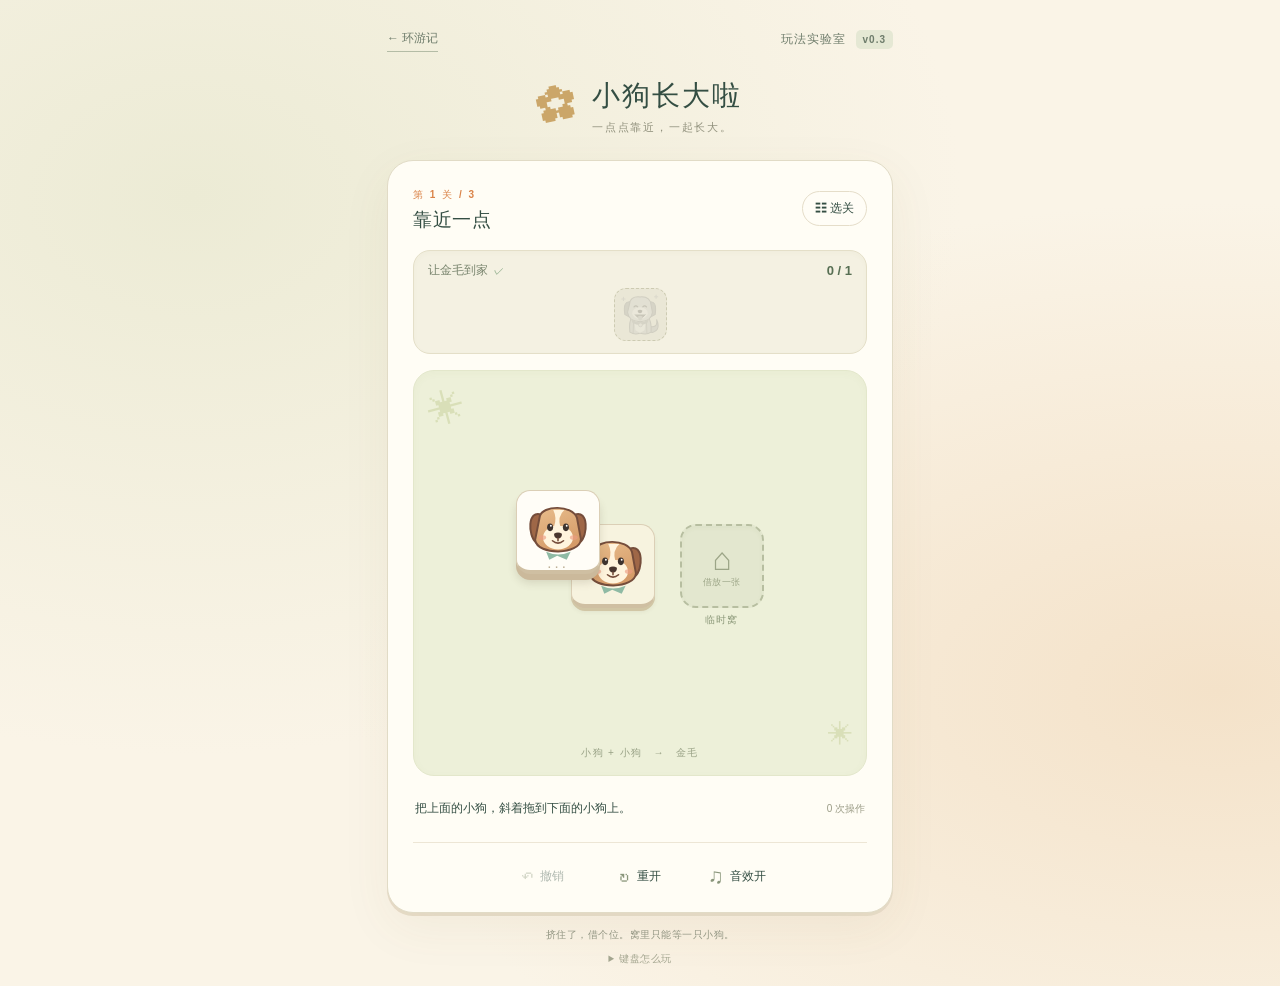
==== web/merge-v03.html @ f1732d13 "feat: add recoverable diagonal merges and fluid drag input" ====
<!doctype html>
<html lang="zh-CN">
<head>
  <meta charset="utf-8">
  <meta name="viewport" content="width=device-width,initial-scale=1,viewport-fit=cover">
  <meta name="theme-color" content="#faf4e7">
  <meta name="description" content="斜着拖一拖，让小狗长大。三关轻松的层叠合成小游戏。">
  <title>小狗长大啦 · 叠叠环游记 v0.3</title>
  <link rel="stylesheet" href="./merge-v03/style.css">
  <script src="./merge-v03/settings.js" defer></script>
  <script src="./merge-v03/geometry.js" defer></script>
  <script src="./merge-v03/engine.js" defer></script>
  <script src="./merge-v03/levels.js" defer></script>
  <script src="./audio-manager.js" defer></script>
  <script src="./merge-v03/storage.js" defer></script>
  <script src="./merge-v03/session.js" defer></script>
  <script src="./merge-v03/view.js" defer></script>
  <script src="./merge-v03/input.js" defer></script>
  <script src="./merge-v03/presentation.js" defer></script>
  <script src="./merge-v03/app.js" defer></script>
</head>
<body>
  <div class="shell">
    <header class="masthead">
      <a id="classic-link" href="./index.html" aria-label="返回叠叠环游记原模式">← 环游记</a>
      <span class="edition">玩法实验室 <b>v0.3</b></span>
    </header>
    <div class="title"><span class="little-paw" aria-hidden="true">✿</span><h1>小狗长大啦<span>一点点靠近，一起长大。</span></h1></div>
    <main class="game" aria-label="小狗合成游戏">
      <div class="level-bar"><div><span id="level-label" class="level-label">第 1 关</span><h2 id="level-title">靠近一点</h2></div><button id="levels-button" class="pill" aria-haspopup="dialog">☷ 选关</button></div>
      <section class="goal-tray" aria-label="金毛交付目标">
        <div class="goal-heading"><span>让金毛到家 <i>✓</i></span><strong id="goal-count">0 / 1</strong></div>
        <div id="goals" class="goals"></div>
      </section>
      <div class="playfield">
        <span class="field-flower flower-one" aria-hidden="true">✳</span><span class="field-flower flower-two" aria-hidden="true">✳</span>
        <div id="merge-board" class="merge-board" aria-label="松散层叠牌阵"></div>
        <p class="field-note" aria-hidden="true">小狗 + 小狗 <span>→</span> 金毛</p>
      </div>
      <div class="status-line"><p id="message" role="status" aria-live="polite">把上面的小狗，斜着拖到下面的小狗上。</p><span id="move-count">0 次操作</span></div>
      <section id="result" class="result" hidden aria-label="通关">
        <div><span class="result-star" aria-hidden="true">✦</span><h3 id="result-title">长大啦！</h3><p id="result-copy">金毛已经到家。</p></div>
        <button id="next-button" class="primary">下一关 →</button>
      </section>
      <nav class="tools" aria-label="游戏工具">
        <button id="undo-button" disabled><span aria-hidden="true">↶</span>撤销</button>
        <button id="restart-button"><span aria-hidden="true">↻</span>重开</button>
        <button id="sound-button" aria-pressed="true"><span aria-hidden="true">♫</span><b>音效开</b></button>
      </nav>
    </main>
    <footer><p>挤住了，借个位。窝里只能等一只小狗。</p><details><summary>键盘怎么玩</summary><p>Tab 选上层或窝里的小狗，Enter 拿起；Tab 选底牌或临时窝，Enter 放下。Esc 取消，Ctrl / ⌘ + Z 撤销。</p></details><p id="save-note" class="save-note" hidden></p></footer>
  </div>
  <dialog id="levels-dialog">
    <div class="dialog-heading"><div><small>慢慢来，一关一小步</small><h2>今天，长大一点点</h2></div><button id="close-levels" aria-label="关闭选关">×</button></div>
    <div id="level-list" class="level-list"></div><p class="dialog-note">三关都可以自由试试，完成记录会留在这台设备。</p>
  </dialog>
  <noscript>请打开浏览器 JavaScript，才能拖动小狗。</noscript>
</body>
</html>
---- web/merge-v03/style.css ----
/* Theme and browser defaults */

:root {
  --cream: #faf4e7;
  --ink: #344e43;
  --muted: #7d8a7b;
  --green: #54846b;
  --orange: #da8348;
  --line: #e5ddc9;
  --tile: #fffdf5;
  --shadow: #d9cbb0;
  --field: #edf0d9;
  --focus: #c2783e;
  font-family: "Microsoft YaHei","PingFang SC","Noto Sans CJK SC",sans-serif;
  color: var(--ink);
  background: var(--cream);
  font-synthesis: none
}

* {
  box-sizing: border-box
}

body {
  margin: 0;
  background: radial-gradient(ellipse at 15% 20%,#ecebd5 0,transparent 50%),radial-gradient(ellipse at 95% 70%,#f4e2c9 0,transparent 50%);
  min-height: 100dvh
}

button,a {
  -webkit-tap-highlight-color: transparent;
  touch-action: manipulation
}

button {
  font: inherit;
  color: inherit;
  cursor: pointer
}

button:disabled {
  cursor: default;
  opacity: .38
}

button:focus-visible,a:focus-visible,summary:focus-visible {
  outline: 3px solid var(--focus);
  outline-offset: 4px
}

button {
  border: 0
}

a {
  color: inherit;
  text-decoration: none
}

/* Shell and level header */

.shell {
  max-width: 550px;
  margin: auto;
  padding: 22px 22px max(20px,env(safe-area-inset-bottom))
}

.masthead {
  display: flex;
  justify-content: space-between;
  align-items: center;
  font-size: 12px;
  color: #6e7c6b
}

.masthead a {
  border-bottom: 1px solid #b4bca6;
  padding: 4px 0
}

.edition {
  letter-spacing: 1px
}

.edition b {
  font-size: 10px;
  background: #e5e8d4;
  padding: 4px 7px;
  border-radius: 5px;
  margin-left: 5px
}

.title {
  display: flex;
  align-items: center;
  justify-content: center;
  gap: 14px;
  padding: 24px 0 23px
}

.little-paw {
  font-size: 40px;
  color: #cba669;
  transform: rotate(-12deg)
}

h1 {
  font-size: 28px;
  letter-spacing: 2px;
  margin: 0;
  font-weight: 800
}

h1 span {
  display: block;
  letter-spacing: 1.8px;
  color: #92927e;
  font-weight: 400;
  font-size: 11px;
  margin-top: 5px
}

.game {
  border: 1px solid #e1dbc6;
  background: #fffdf5;
  border-radius: 26px;
  padding: 22px 22px 12px;
  box-shadow: 0 15px 50px #6e593510,0 3px 0 #e9deca
}

.level-bar {
  display: flex;
  justify-content: space-between;
  align-items: center;
  margin-bottom: 17px
}

.level-label {
  font-size: 10px;
  color: var(--orange);
  letter-spacing: 2px;
  font-weight: bold
}

h2 {
  font-size: 19px;
  margin: 5px 0 0;
  letter-spacing: .5px
}

.pill {
  border: 1px solid var(--line);
  background: #fffdf6;
  border-radius: 20px;
  font-size: 12px;
  padding: 8px 12px
}

/* Goal tray */

.goal-tray {
  border: 1px solid #e4dfc8;
  border-radius: 17px;
  background: #f4f1e2;
  padding: 11px 14px 12px;
  box-shadow: inset 0 2px 5px #887c4c08
}

.goal-heading {
  display: flex;
  justify-content: space-between;
  align-items: center;
  font-size: 12px;
  color: #78846d
}

.goal-heading i {
  font-style: normal;
  color: #6e966e;
  font-size: 10px;
  margin-left: 3px
}

.goal-heading strong {
  color: #576f53;
  font-size: 13px;
  font-variant-numeric: tabular-nums
}

.goals {
  display: flex;
  justify-content: center;
  gap: 11px;
  margin-top: 9px;
  min-height: 53px
}

.goal-slot {
  width: 53px;
  height: 53px;
  border-radius: 12px;
  border: 1px dashed #cdcbb2;
  background: #eae7d6;
  position: relative;
  display: grid;
  place-items: center
}

.goal-slot img {
  width: 90%;
  height: 90%;
  opacity: .22;
  filter: grayscale(1)
}

.goal-slot.filled {
  background: #fffaf0;
  border: 1px solid #d5b577;
  box-shadow: 0 2px 0 #dfd2b6
}

.goal-slot.filled img {
  opacity: 1;
  filter: none
}

.goal-slot span {
  position: absolute;
  bottom: -4px;
  right: -5px;
  font-size: 10px;
  background: #68876b;
  color: white;
  border: 2px solid #f4f1e2;
  border-radius: 50%;
  width: 18px;
  height: 18px;
  text-align: center;
  line-height: 14px
}

/* Board and animal tiles */

.playfield {
  position: relative;
  background: var(--field);
  border: 1px solid #e3e7cb;
  border-radius: 21px;
  margin-top: 16px;
  overflow: hidden;
  box-shadow: inset 0 2px 8px #6b814209
}

.merge-board {
  position: relative;
  width: 100%;
  height: 365px;
  isolation: isolate;
  user-select: none;
  -webkit-user-select: none
}

.field-note {
  text-align: center;
  margin: 0 0 15px;
  color: #98a185;
  font-size: 10px;
  letter-spacing: 1.4px
}

.field-note span {
  margin: 0 7px
}

.field-flower {
  position: absolute;
  color: #d9dfb8;
  font-size: 37px;
  pointer-events: none
}

.flower-one {
  left: 14px;
  top: 18px;
  transform: rotate(-15deg)
}

.flower-two {
  right: 13px;
  bottom: 26px;
  font-size: 25px
}

.animal-tile {
  position: absolute;
  padding: 0;
  border: 1px solid #dbcfb6;
  border-bottom: 4px solid #cfbfa2;
  border-radius: 17%;
  background: var(--tile);
  box-shadow: 0 4px 5px #574a3020;
  transition: box-shadow .12s;
  user-select: none;
  -webkit-user-select: none
}

.animal-tile img {
  width: 100%;
  height: 100%;
  pointer-events: none
}

.animal-tile.upper {
  box-shadow: 0 6px 0 #cbb99b,0 9px 8px #52482e28;
  cursor: grab;
  touch-action: none;
  background: #fffdf7
}

.animal-tile.lower {
  background: #f7f3df;
  cursor: default;
  box-shadow: 0 3px 0 #d1c6a5,0 4px 4px #574a3012
}

.grip {
  position: absolute;
  left: 0;
  right: 0;
  bottom: 1%;
  font-size: 15px;
  line-height: 9px;
  letter-spacing: 3px;
  color: #bcaf95;
  pointer-events: none
}

.animal-tile.lifted {
  opacity: .22;
  box-shadow: none
}

.animal-tile.can-drop {
  outline: 3px solid #69a37d;
  outline-offset: 3px;
  background: #f3ffe9
}

.animal-tile.cannot-drop {
  outline: 3px solid #cf986e;
  outline-offset: 3px
}

.animal-tile.keyboard-source {
  outline: 3px solid #759b7c;
  outline-offset: 4px
}

.drag-ghost {
  position: fixed;
  z-index: 1000;
  pointer-events: none;
  cursor: grabbing;
  box-shadow: 0 13px 15px #53462f40;
  border-bottom-width: 4px;
  transition: none;
  will-change: transform
}

/* Single temporary nest */

.nest-target {
  position: absolute;
  z-index: 1;
  background: #e3e7cf;
  border: 2px dashed #b7bea0;
  border-radius: 19%;
  box-shadow: inset 0 2px 4px #6375450c
}

.nest-pad {
  position: absolute;
  inset: 0;
  width: 100%;
  height: 100%;
  background: transparent;
  border-radius: 17%;
  padding: 0;
  display: flex;
  flex-direction: column;
  justify-content: center;
  align-items: center;
  color: #9ca587;
  gap: 1px
}

.nest-pad[hidden] {
  display: none
}

.nest-icon {
  font-family: Georgia,serif;
  font-size: 32px;
  line-height: 1
}

.nest-pad small {
  font-size: 9px;
  letter-spacing: .5px
}

.nest-caption {
  position: absolute;
  top: calc(100% + 7px);
  left: -15px;
  right: -15px;
  text-align: center;
  font-size: 10px;
  letter-spacing: 1px;
  color: #8b9879;
  pointer-events: none
}

.nest-target.can-drop {
  outline: 3px solid #69a37d;
  outline-offset: 3px;
  background: #f3ffe9
}

.nest-target.cannot-drop {
  outline: 3px solid #cf986e;
  outline-offset: 3px
}

.nest-target.inviting {
  border-color: #bc9b5d;
  background: #f3eac9;
  animation: nest-invite 1.8s ease-in-out 3
}

.nest-target.inviting .nest-caption {
  color: #a38243
}

.animal-tile.nested {
  border-color: #a5b690;
  background: #fffdf2
}

/* Status, controls and completion */

.status-line {
  min-height: 66px;
  display: flex;
  align-items: center;
  justify-content: space-between;
  gap: 12px;
  padding: 10px 2px
}

.status-line p {
  font-size: 12px;
  line-height: 1.8;
  margin: 0;
  max-width: 320px
}

.status-line>span {
  font-size: 10px;
  white-space: nowrap;
  color: #9b9c87
}

.tools {
  display: flex;
  justify-content: center;
  border-top: 1px solid #ede6d5;
  padding: 12px 0 0;
  gap: 12px
}

.tools button {
  background: transparent;
  min-height: 42px;
  min-width: 85px;
  display: flex;
  align-items: center;
  justify-content: center;
  gap: 7px;
  font-size: 12px;
  border-radius: 12px
}

.tools button:hover:not(:disabled) {
  background: #f2f1e2
}

.tools button span {
  font-size: 21px;
  color: #8a967b
}

.tools b {
  font-weight: 400
}

.result {
  border: 1px solid #ddd9b9;
  background: #f1f2da;
  border-radius: 15px;
  padding: 17px;
  display: flex;
  justify-content: space-between;
  align-items: center;
  margin: 0 0 15px;
  gap: 12px
}

.result[hidden] {
  display: none
}

.result h3 {
  display: inline;
  font-size: 18px
}

.result p {
  font-size: 11px;
  margin: 7px 0 0;
  color: #7e8b6d
}

.result-star {
  color: #c29a4b;
  margin-right: 7px
}

.primary {
  border-radius: 12px;
  background: #5d8669;
  color: #fffdf3;
  padding: 12px 15px;
  font-size: 12px;
  white-space: nowrap;
  box-shadow: 0 3px 0 #43644d
}

/* Footer and level menu */

footer {
  text-align: center;
  font-size: 10px;
  color: #939683;
  letter-spacing: .5px;
  padding-top: 15px
}

footer p {
  margin: 0 0 10px
}

details {
  font-size: 10px;
  color: #a3a58f
}

details p {
  line-height: 1.9;
  max-width: 350px;
  margin: 10px auto
}

summary {
  cursor: pointer
}

.save-note {
  margin-top: 10px;
  color: #af8157
}

dialog {
  color: var(--ink);
  background: #fffdf5;
  border: 1px solid #e3d7bc;
  border-radius: 24px;
  width: min(440px,calc(100% - 30px));
  padding: 25px;
  box-shadow: 0 20px 100px #303d2d30
}

dialog::backdrop {
  background: #34422e50;
  backdrop-filter: blur(4px)
}

.dialog-heading {
  display: flex;
  align-items: center;
  justify-content: space-between;
  gap: 15px
}

.dialog-heading small {
  font-size: 10px;
  color: #9b9a7e
}

.dialog-heading h2 {
  font-size: 21px
}

.dialog-heading button {
  font-size: 27px;
  background: transparent;
  color: #8b927c;
  padding: 5px
}

.level-list {
  display: grid;
  gap: 12px;
  margin-top: 25px
}

.level-list button {
  display: flex;
  align-items: center;
  gap: 14px;
  text-align: left;
  background: #f4f2e3;
  border: 1px solid #e0dcc3;
  border-radius: 15px;
  padding: 14px
}

.level-list button.active {
  border-color: #8da180;
  background: #ecf0d9
}

.level-list .number {
  font-size: 24px;
  font-family: Georgia,serif;
  color: #b6aa80
}

.level-list strong {
  display: block;
  font-size: 14px;
  margin-bottom: 5px
}

.level-list small {
  font-size: 10px;
  color: #8a927b
}

.level-list .done {
  margin-left: auto;
  color: #76916b
}

.dialog-note {
  font-size: 10px;
  line-height: 1.8;
  color: #989a83;
  margin: 18px 0 0
}

/* Disposable effects and teaching motion */

.drag-guide {
  pointer-events: none;
  position: absolute;
  z-index: 25;
  color: #b9793c;
  font-size: 36px;
  text-shadow: 0 1px 0 white;
  opacity: 0;
  animation: demonstrate 2.6s ease-in-out 2 forwards
}

.has-dragged .drag-guide {
  display: none
}

@keyframes demonstrate {
  0%,25% {
    translate: 0 0;
    opacity: 0
  }
  35% {
    opacity: 1
  }
  70% {
    translate: var(--dx) var(--dy);
    opacity: 1
  }
  90%,100% {
    translate: var(--dx) var(--dy);
    opacity: 0
  }
}

.delivery-actor {
  position: fixed;
  left: 0;
  top: 0;
  will-change: transform,opacity;
  transform-origin: center;
  z-index: 1001;
  border: 1px solid #d6c59b;
  border-radius: 17%;
  background: #fffdf5;
  box-shadow: 0 9px 20px #4b4c3026;
  pointer-events: none
}

.delivery-actor img {
  width: 100%;
  height: 100%
}

.delivery-actor.grown {
  background: #fff2c6;
  border-color: #d8b16a
}

@keyframes nest-invite {
  0%,100% {
    box-shadow: 0 0 0 0 #bc9b5d00
  }
  50% {
    box-shadow: 0 0 0 5px #bc9b5d25
  }
}

/* Responsive layout and reduced motion */

@media(min-width:700px) {
  .shell {
    padding-top: 26px
  }
  .title {
    padding: 25px 0
  }
  .merge-board {
    height: 375px
  }
  .game {
    padding: 23px 25px 15px
  }
}

@media(max-width:390px) {
  .shell {
    padding: 15px 10px 20px
  }
  .title {
    padding: 16px 0
  }
  h1 {
    font-size: 25px
  }
  .game {
    padding: 15px 12px 10px;
    border-radius: 22px
  }
  .level-bar {
    margin-bottom: 12px
  }
  .goal-tray {
    padding: 9px 12px
  }
  .playfield {
    margin-top: 12px
  }
  .merge-board {
    height: 335px
  }
  .goals {
    min-height: 47px
  }
  .goal-slot {
    width: 47px;
    height: 47px
  }
  .status-line {
    min-height: 67px;
    gap: 7px
  }
  .status-line p {
    font-size: 11px
  }
  .status-line>span {
    font-size: 9px
  }
  .tools {
    gap: 4px
  }
  .result {
    padding: 13px
  }
  .result h3 {
    font-size: 16px
  }
}

@media(max-height:650px) {
  .shell {
    padding-top: 9px
  }
  .title {
    padding: 10px 0
  }
  h1 {
    font-size: 23px
  }
  h1 span {
    font-size: 9px
  }
  .little-paw {
    font-size: 31px
  }
  .game {
    padding-top: 12px
  }
  .level-bar {
    margin-bottom: 9px
  }
  h2 {
    font-size: 17px
  }
  .goal-tray {
    padding: 7px 10px
  }
  .goals {
    margin-top: 5px;
    min-height: 40px
  }
  .goal-slot {
    height: 40px;
    width: 40px
  }
  .merge-board {
    height: 270px
  }
  .playfield {
    margin-top: 10px
  }
  .field-note {
    margin-bottom: 10px;
    font-size: 9px
  }
  .status-line {
    min-height: 52px;
    padding: 8px 0
  }
  .tools {
    padding-top: 5px
  }
  .tools button {
    min-height: 34px
  }
  footer {
    padding-top: 10px
  }
  .result {
    padding: 12px;
    margin-bottom: 9px
  }
}

@media(prefers-reduced-motion:reduce) {
  *,*::before,*::after {
    animation: none!important;
    transition: none!important
  }
  .drag-guide {
    display: none
  }
}
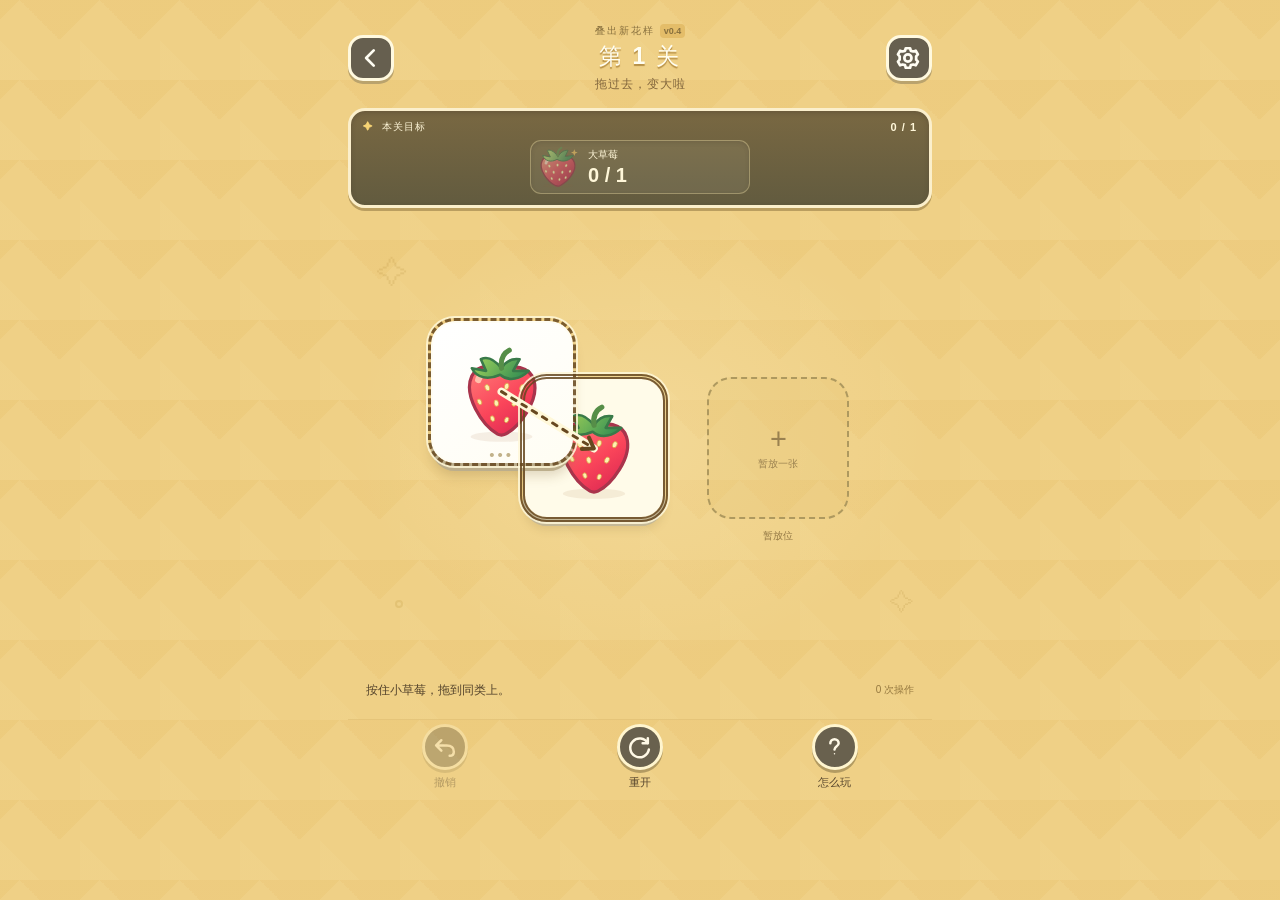
==== commit 4b282549: "feat: polish v0.4 with mixed merges and contextual guidance" ====
--- a/web/merge-v03.html
+++ b/web/merge-v03.html
@@ -3,12 +3,14 @@
 <head>
   <meta charset="utf-8">
   <meta name="viewport" content="width=device-width,initial-scale=1,viewport-fit=cover">
-  <meta name="theme-color" content="#faf4e7">
-  <meta name="description" content="斜着拖一拖，让小狗长大。三关轻松的层叠合成小游戏。">
-  <title>小狗长大啦 · 叠叠环游记 v0.3</title>
+  <meta name="theme-color" content="#efd085">
+  <meta name="description" content="找同类，拖到一起。水果变大、小车升级、树苗长大，三关轻松的层叠合成小游戏。">
+  <title>叠出新花样 · v0.4</title>
   <link rel="stylesheet" href="./merge-v03/style.css">
   <script src="./merge-v03/settings.js" defer></script>
   <script src="./merge-v03/geometry.js" defer></script>
+  <script src="./merge-v03/content.js" defer></script>
+  <script src="./merge-v03/copy.js" defer></script>
   <script src="./merge-v03/engine.js" defer></script>
   <script src="./merge-v03/levels.js" defer></script>
   <script src="./audio-manager.js" defer></script>
@@ -17,43 +19,97 @@
   <script src="./merge-v03/view.js" defer></script>
   <script src="./merge-v03/input.js" defer></script>
   <script src="./merge-v03/presentation.js" defer></script>
+  <script src="./merge-v03/guide-view.js" defer></script>
+  <script src="./merge-v03/tutorial.js" defer></script>
   <script src="./merge-v03/app.js" defer></script>
 </head>
 <body>
   <div class="shell">
-    <header class="masthead">
-      <a id="classic-link" href="./index.html" aria-label="返回叠叠环游记原模式">← 环游记</a>
-      <span class="edition">玩法实验室 <b>v0.3</b></span>
+    <header class="topbar">
+      <button id="levels-button" class="icon-button" aria-label="选关" aria-haspopup="dialog" title="选关">
+        <svg viewBox="0 0 24 24" aria-hidden="true"><path d="M14.5 5L7.5 12L14.5 19"/></svg>
+      </button>
+      <div class="level-heading">
+        <span class="game-name">叠出新花样 <b>v0.4</b></span>
+        <strong id="level-label">第 1 关</strong>
+        <h1 id="level-title">拖过去，变大啦</h1>
+      </div>
+      <button id="settings-button" class="icon-button" aria-label="设置" aria-haspopup="dialog" title="设置">
+        <svg viewBox="0 0 24 24" aria-hidden="true"><path d="M9 3L8.3 5.4L6 6L3.8 5.3L1.8 8.7L3.4 10.5V13.5L1.8 15.3L3.8 18.7L6 18L8.3 18.6L9 21H13L13.7 18.6L16 18L18.2 18.7L20.2 15.3L18.6 13.5V10.5L20.2 8.7L18.2 5.3L16 6L13.7 5.4L13 3Z"/><circle cx="11" cy="12" r="3.3"/></svg>
+      </button>
     </header>
-    <div class="title"><span class="little-paw" aria-hidden="true">✿</span><h1>小狗长大啦<span>一点点靠近，一起长大。</span></h1></div>
-    <main class="game" aria-label="小狗合成游戏">
-      <div class="level-bar"><div><span id="level-label" class="level-label">第 1 关</span><h2 id="level-title">靠近一点</h2></div><button id="levels-button" class="pill" aria-haspopup="dialog">☷ 选关</button></div>
-      <section class="goal-tray" aria-label="金毛交付目标">
-        <div class="goal-heading"><span>让金毛到家 <i>✓</i></span><strong id="goal-count">0 / 1</strong></div>
+
+    <main class="game" aria-label="叠出新花样，层叠合成游戏">
+      <section class="goal-tray" aria-label="本关目标">
+        <div class="goal-heading"><span><i aria-hidden="true">✦</i> 本关目标</span><strong id="goal-count">0 / 1</strong></div>
         <div id="goals" class="goals"></div>
       </section>
+
       <div class="playfield">
-        <span class="field-flower flower-one" aria-hidden="true">✳</span><span class="field-flower flower-two" aria-hidden="true">✳</span>
-        <div id="merge-board" class="merge-board" aria-label="松散层叠牌阵"></div>
-        <p class="field-note" aria-hidden="true">小狗 + 小狗 <span>→</span> 金毛</p>
+        <span class="field-spark spark-one" aria-hidden="true">✧</span>
+        <span class="field-spark spark-two" aria-hidden="true">✧</span>
+        <span class="field-ring" aria-hidden="true"></span>
+        <div id="merge-board" class="merge-board" aria-label="层叠牌阵，拖动上层方块寻找同类"></div>
       </div>
-      <div class="status-line"><p id="message" role="status" aria-live="polite">把上面的小狗，斜着拖到下面的小狗上。</p><span id="move-count">0 次操作</span></div>
+
+      <div class="status-line">
+        <p id="message" role="status" aria-live="polite">找相同图案，按住拖到一起。</p>
+        <span id="move-count">0 次操作</span>
+      </div>
+
       <section id="result" class="result" hidden aria-label="通关">
-        <div><span class="result-star" aria-hidden="true">✦</span><h3 id="result-title">长大啦！</h3><p id="result-copy">金毛已经到家。</p></div>
-        <button id="next-button" class="primary">下一关 →</button>
+        <span class="result-star" aria-hidden="true">✦</span>
+        <div class="result-body"><h2 id="result-title">目标收齐啦！</h2><p id="result-copy">看看下一关，还会变出什么？</p></div>
+        <button id="next-button" class="primary">下一关 <span aria-hidden="true">→</span></button>
       </section>
+
       <nav class="tools" aria-label="游戏工具">
-        <button id="undo-button" disabled><span aria-hidden="true">↶</span>撤销</button>
-        <button id="restart-button"><span aria-hidden="true">↻</span>重开</button>
-        <button id="sound-button" aria-pressed="true"><span aria-hidden="true">♫</span><b>音效开</b></button>
+        <button id="undo-button" class="tool-button" disabled title="撤销上一步">
+          <span class="tool-icon" aria-hidden="true"><svg viewBox="0 0 24 24"><path d="M8 5L3 10L8 15M4 10H13C17.5 10 20 12.2 20 16C20 18.2 18.7 20 16 20"/></svg></span>
+          <span>撤销</span>
+        </button>
+        <button id="restart-button" class="tool-button" title="重新开始本关">
+          <span class="tool-icon" aria-hidden="true"><svg viewBox="0 0 24 24"><path d="M20 8A9 9 0 1 0 21 14M20 3V8H15"/></svg></span>
+          <span>重开</span>
+        </button>
+        <button id="help-button" class="tool-button" aria-haspopup="dialog" title="玩法帮助">
+          <span class="tool-icon" aria-hidden="true"><svg viewBox="0 0 24 24"><path d="M8 8A4 4 0 0 1 16 8C16 11 12 10.5 12 14"/><circle cx="12" cy="18" r=".7" fill="currentColor" stroke="none"/></svg></span>
+          <span>怎么玩</span>
+        </button>
       </nav>
     </main>
-    <footer><p>挤住了，借个位。窝里只能等一只小狗。</p><details><summary>键盘怎么玩</summary><p>Tab 选上层或窝里的小狗，Enter 拿起；Tab 选底牌或临时窝，Enter 放下。Esc 取消，Ctrl / ⌘ + Z 撤销。</p></details><p id="save-note" class="save-note" hidden></p></footer>
+    <p id="save-note" class="save-note" role="status" hidden></p>
   </div>
-  <dialog id="levels-dialog">
-    <div class="dialog-heading"><div><small>慢慢来，一关一小步</small><h2>今天，长大一点点</h2></div><button id="close-levels" aria-label="关闭选关">×</button></div>
-    <div id="level-list" class="level-list"></div><p class="dialog-note">三关都可以自由试试，完成记录会留在这台设备。</p>
+
+  <dialog id="levels-dialog" aria-labelledby="levels-heading">
+    <div class="dialog-heading"><div><small>拖一拖，看看会变成什么</small><h2 id="levels-heading">选一关，试试新花样</h2></div><button id="close-levels" class="close-button" aria-label="关闭选关">×</button></div>
+    <div id="level-list" class="level-list"></div>
+    <p class="dialog-note">三关都可以自由尝试，完成记录保存在这台设备。</p>
   </dialog>
-  <noscript>请打开浏览器 JavaScript，才能拖动小狗。</noscript>
+
+  <dialog id="help-dialog" aria-labelledby="help-heading">
+    <div class="dialog-heading"><div><small>很简单，一起试一下</small><h2 id="help-heading">找同类，拖到一起</h2></div><button id="close-help" class="close-button" aria-label="关闭帮助">×</button></div>
+    <div class="help-recipes" aria-label="合成图示">
+      <div><img src="./assets/merge-v04/strawberry-small.svg" alt="两颗小草莓"><span>× 2 <b>→</b></span><img src="./assets/merge-v04/strawberry-large.svg" alt="大草莓"></div>
+      <div><img src="./assets/merge-v04/car-small.svg" alt="两辆普通小车"><span>× 2 <b>→</b></span><img src="./assets/merge-v04/sports-car.svg" alt="跑车"></div>
+      <div><img src="./assets/merge-v04/tree-small.svg" alt="两棵小树苗"><span>× 2 <b>→</b></span><img src="./assets/merge-v04/tree-grown.svg" alt="大树"></div>
+    </div>
+    <ol class="help-steps">
+      <li><strong>按住上层方块</strong><p>拖到相同图案的底牌上，松手合成。</p></li>
+      <li><strong>挤住了，先暂放</strong><p>暂放位只能放一个。腾出空间，再把它接回来配对。</p></li>
+      <li><strong>成品自动收集</strong><p>上方目标全部收齐，就能过关。随时可以撤销。</p></li>
+    </ol>
+    <div class="help-actions"><button id="hint-button" class="primary">给我一步提示</button><button id="replay-guide-button" class="secondary">重看操作指引</button></div>
+    <details class="keyboard-help"><summary>键盘操作</summary><p>Tab 选择上层或暂放的方块，Enter 或空格拿起；选择底牌或暂放位，再按 Enter 放下。Esc 取消，Ctrl / ⌘ + Z 撤销。</p></details>
+  </dialog>
+
+  <dialog id="settings-dialog" aria-labelledby="settings-heading">
+    <div class="dialog-heading"><div><small>按你喜欢的方式玩</small><h2 id="settings-heading">设置</h2></div><button id="close-settings" class="close-button" aria-label="关闭设置">×</button></div>
+    <div class="settings-row"><div><strong>游戏音效</strong><p>轻轻一声，每次合成都有回应</p></div><button id="sound-button" class="toggle-button" aria-pressed="true"><span aria-hidden="true">♫</span><b>音效开</b></button></div>
+    <label class="settings-row" for="reduce-motion"><span><strong>减少动态效果</strong><small>保留操作提示，减少移动和弹跳</small></span><input id="reduce-motion" type="checkbox" role="switch"></label>
+    <a id="classic-link" class="classic-link" href="./index.html">进入叠叠环游记原模式 <span aria-hidden="true">↗</span></a>
+    <p class="dialog-note">叠出新花样 · v0.4<br>找同类，拖过去，等一个小惊喜。</p>
+  </dialog>
+  <noscript>请启用浏览器 JavaScript，才能拖动方块并合成新图形。</noscript>
 </body>
 </html>
--- a/web/merge-v03/style.css
+++ b/web/merge-v03/style.css
@@ -1,884 +1,138 @@
-/* Theme and browser defaults */
-
+/* A compact portrait game surface. All playfield actors share one world transform. */
 :root {
-  --cream: #faf4e7;
-  --ink: #344e43;
-  --muted: #7d8a7b;
-  --green: #54846b;
-  --orange: #da8348;
-  --line: #e5ddc9;
-  --tile: #fffdf5;
-  --shadow: #d9cbb0;
-  --field: #edf0d9;
-  --focus: #c2783e;
-  font-family: "Microsoft YaHei","PingFang SC","Noto Sans CJK SC",sans-serif;
-  color: var(--ink);
-  background: var(--cream);
-  font-synthesis: none
+  --ink:#55442c; --muted:#8b7651; --cream:#fff9e9; --line:#d6bc7e;
+  --green:#4a8261; --orange:#e79340; --tile:#fffef8; --focus:#2e697e;
+  font-family:"Microsoft YaHei","PingFang SC","Noto Sans CJK SC",sans-serif;
+  color:var(--ink); background:#efd086; font-synthesis:none;
 }
-
-* {
-  box-sizing: border-box
+* {box-sizing:border-box}
+body {margin:0; min-height:100vh; min-height:100dvh;
+  background:linear-gradient(135deg,#e6be6740 25%,transparent 25%) -20px 0/80px 80px,
+    linear-gradient(225deg,#e6be6738 25%,transparent 25%) -20px 0/80px 80px,
+    linear-gradient(45deg,#f6dda024 25%,transparent 25%) 0 0/80px 80px,#efd086}
+button,a,input,summary {-webkit-tap-highlight-color:transparent; touch-action:manipulation}
+button {font:inherit; color:inherit; cursor:pointer; border:0}
+button:disabled {opacity:.38; cursor:default}
+button:focus-visible,a:focus-visible,input:focus-visible,summary:focus-visible {outline:3px solid var(--focus); outline-offset:4px}
+[hidden] {display:none!important}
+.shell {width:min(100%,620px); height:100vh; height:100dvh; margin:auto; display:flex; flex-direction:column;
+  padding:max(10px,env(safe-area-inset-top)) 18px max(8px,env(safe-area-inset-bottom)); gap:10px}
+.topbar {height:76px; flex-shrink:0; display:flex; align-items:center; justify-content:space-between; gap:12px}
+.icon-button {width:46px; height:46px; display:grid; place-items:center; border:3px solid #fff9df;
+  border-radius:15px; background:#665f4f; color:#fffdf3; box-shadow:0 3px 0 #baa36d}
+.icon-button svg {width:26px; height:26px; fill:none; stroke:currentColor; stroke-width:2.5; stroke-linecap:round; stroke-linejoin:round}
+.level-heading {min-width:0; text-align:center}
+.game-name {display:block; font-size:10px; letter-spacing:2px; color:#88703e; margin-bottom:3px}
+.game-name b {font-size:9px; letter-spacing:0; background:#e4bd69; border-radius:4px; padding:2px 4px}
+#level-label {font-size:23px; color:#fffef2; text-shadow:0 2px 1px #b68f46; letter-spacing:2px}
+#level-title {font-size:12px; margin:4px 0 0; font-weight:500; color:#80653c; letter-spacing:1px}
+.game {display:grid; grid-template-columns:minmax(0,1fr); grid-template-rows:96px minmax(0,1fr) 42px auto 82px; flex:1; min-height:0; min-width:0; gap:8px}
+.goal-tray,.playfield,.tools {min-width:0}
+.goal-tray {padding:9px 12px 11px; background:linear-gradient(#796842,#625b3f); border:3px solid #fbefcc;
+  border-radius:17px; box-shadow:0 3px 0 #ba9e60,inset 0 2px 5px #443a2c55; color:#fff7d9}
+.goal-heading {display:flex; justify-content:space-between; align-items:center; font-size:10px; letter-spacing:1px; margin-bottom:6px}
+.goal-heading i {font-style:normal; color:#f7d474; padding-right:4px}
+.goal-heading strong {font-size:11px; font-variant-numeric:tabular-nums}
+.goals {display:flex; justify-content:center; gap:8px; height:54px}
+.goal-slot {position:relative; flex:1; min-width:0; max-width:220px; display:flex; align-items:center; gap:6px;
+  padding:3px 9px 3px 3px; border:1px solid #eddda25c; border-radius:11px; background:#fff8df14;
+  box-shadow:inset 0 2px 4px #302b2326; transition:background .15s}
+.goal-slot.filled {background:#fff4b8; color:#5a7041; border-color:#fffce2; box-shadow:0 2px 0 #3c342740}
+.goal-image {width:48px; height:48px; flex-shrink:0; object-fit:contain; filter:saturate(.75); opacity:.65}
+.goals[data-groups='3'] .goal-image {width:36px; height:44px}
+.goals[data-groups='3'] .goal-progress {font-size:18px}
+.filled .goal-image {filter:none; opacity:1}
+.goal-body {min-width:0; display:flex; flex-direction:column; gap:1px}
+.goal-name {font-size:10px; white-space:nowrap; overflow:hidden; text-overflow:ellipsis}
+.goal-progress {font-size:20px; line-height:1.2; white-space:nowrap; font-variant-numeric:tabular-nums}
+.goal-check {position:absolute; right:-3px; top:-5px; font-size:11px; background:var(--green); color:white;
+  width:18px; height:18px; border:2px solid #fff6d8; border-radius:50%; text-align:center}
+.playfield {position:relative; min-height:0; border-radius:26px; background:radial-gradient(ellipse,#fff2c83d,transparent 70%)}
+.merge-board {position:absolute; inset:0; user-select:none; -webkit-user-select:none; isolation:isolate}
+.field-spark {position:absolute; color:#bd96463b; font-size:31px; pointer-events:none}
+.spark-one {left:5%; top:9%}.spark-two {right:3%; bottom:10%; font-size:24px}
+.field-ring {position:absolute; left:8%; bottom:12%; width:8px; height:8px; border:2px solid #cca85155; border-radius:50%; pointer-events:none}
+.merge-tile {position:absolute; padding:0; display:grid; place-items:center; border:2px solid #d9d8c9;
+  border-radius:17%; background:linear-gradient(145deg,#fff,#fffdf3); box-shadow:0 7px 0 #c4b896,0 11px 9px #82663126;
+  touch-action:none; -webkit-user-select:none; user-select:none; -webkit-user-drag:none; transition:box-shadow .12s}
+.merge-tile img {width:94%; height:94%; object-fit:contain; pointer-events:none; border-radius:15%; -webkit-user-drag:none}
+.merge-tile.upper {border-color:#fffdf4; box-shadow:0 8px 0 #bcae8c,0 13px 12px #72552536; cursor:grab}
+.merge-tile.lower {background:#fffbe9; border-color:#decda4}
+.merge-tile.lifted {opacity:0}
+.grip {position:absolute; bottom:1px; line-height:10px; font-size:15px; letter-spacing:3px; color:#c2b28a; pointer-events:none}
+.merge-tile.nested {border-color:#8b9d70}
+.image-fallback {font-size:12px; padding:8px; text-align:center}
+.parking-target {position:absolute; z-index:1; border:2px dashed #ae995f; border-radius:17%; background:#e1bf6b33}
+.parking-pad {width:100%; height:100%; min-height:0; padding:5px; display:flex; flex-direction:column; align-items:center;
+  justify-content:center; gap:3px; color:#9a8150; background:transparent; border-radius:17%}
+.parking-icon {font-size:29px; line-height:1; font-weight:300}.parking-pad small {font-size:10px}
+.parking-caption {position:absolute; top:calc(100% + 12px); left:0; width:100%; text-align:center; font-size:10px;
+  color:#927744; white-space:nowrap; pointer-events:none}
+.can-drop {outline:4px double #397553!important; outline-offset:4px}
+.cannot-drop {outline:3px dashed #a34c3c!important; outline-offset:4px}
+.can-drop::after,.cannot-drop::after {position:absolute; top:-9px; right:-9px; width:23px; height:23px; border:2px solid #fff9df;
+  border-radius:50%; font-size:15px; color:#fff; text-align:center; line-height:19px; pointer-events:none}
+.can-drop::after {content:'✓'; background:#397553}.cannot-drop::after {content:'×'; background:#a34c3c}
+.keyboard-source {outline:4px solid #2e697e; outline-offset:5px}
+.drag-ghost {position:fixed!important; z-index:1000!important; pointer-events:none!important; margin:0;
+  box-shadow:0 10px 0 #bcae8c,0 18px 18px #72552540; cursor:grabbing}
+.delivery-actor {position:fixed; z-index:1000; pointer-events:none; border-radius:17%; background:#fffdf2;
+  box-shadow:0 6px 0 #c4b896,0 9px 18px #72552530}
+.delivery-actor img {width:100%; height:100%; object-fit:contain}.delivery-actor.grown {background:#fff4c1; box-shadow:0 0 24px #fff5b8}
+.status-line {display:flex; align-items:center; justify-content:space-between; gap:10px; padding:0 7px; min-width:0; height:42px}
+#message {font-size:12px; line-height:1.5; margin:0; min-width:0; display:-webkit-box; -webkit-line-clamp:2; -webkit-box-orient:vertical; overflow:hidden}
+#move-count {flex-shrink:0; color:#967940; font-size:10px; white-space:nowrap}
+.tools {display:grid; grid-template-columns:repeat(3,1fr); align-items:center; justify-items:center; border-top:1px solid #cfac5d55}
+.tool-button {background:none; min-width:68px; min-height:74px; display:flex; flex-direction:column; align-items:center; justify-content:center; gap:5px; font-size:11px}
+.tool-icon {display:grid; place-items:center; width:46px; height:46px; border:3px solid #fff5ce; border-radius:50%; background:#69614e;
+  color:#fff9e6; box-shadow:0 3px 0 #b39b62}
+.tool-icon svg {width:25px; height:25px; fill:none; stroke:currentColor; stroke-width:2.4; stroke-linecap:round; stroke-linejoin:round}
+.result {display:flex; align-items:center; gap:9px; padding:12px; border:2px solid #fff8df; border-radius:17px; background:#f9e8ab;
+  box-shadow:0 3px 0 #ccb16a}
+.result-star {font-size:28px; color:#b9832b}.result-body {flex:1; min-width:0}
+.result h2 {font-size:18px; margin:0 0 4px}.result p {font-size:10px; color:#9a7b42; margin:0}
+.primary,.secondary {min-height:44px; padding:10px 17px; border-radius:12px; font-size:13px; font-weight:bold}
+.primary {background:#e38a3d; color:#fffdf1; border:2px solid #fff1b9; box-shadow:0 3px 0 #b66d32}
+.secondary {background:#f3e9cc; color:#7d633b; border:1px solid #dbc69a}
+.primary:active,.secondary:active {transform:translateY(1px)}
+.save-note {margin:0; font-size:10px; color:#8e5535; text-align:center}
+/* Dialogs are the only scroll surfaces; no permanent help panels cover the board. */
+dialog {width:min(440px,calc(100% - 28px)); max-height:88vh; max-height:88dvh; overflow:auto; border:3px solid #fff8de;
+  border-radius:23px; padding:22px; color:var(--ink); background:var(--cream); box-shadow:0 12px 60px #392c2850}
+dialog::backdrop {background:#3f352866; backdrop-filter:blur(3px)}
+.dialog-heading {display:flex; align-items:center; justify-content:space-between; gap:10px; margin-bottom:20px}
+.dialog-heading h2 {font-size:21px; margin:5px 0 0}.dialog-heading small {font-size:10px; color:var(--muted)}
+.close-button {width:44px; height:44px; flex-shrink:0; border:1px solid #ded1ae; border-radius:50%; background:#fffdf4; font-size:26px; color:#8c7955}
+.dialog-note {font-size:11px; color:#9a8763; line-height:1.8; margin:18px 0 0; text-align:center}
+.level-list {display:grid; gap:12px}
+.level-list button {width:100%; min-height:76px; display:flex; align-items:center; gap:13px; text-align:left;
+  padding:13px; border:1px solid #e3d3ab; border-radius:15px; background:#fffdf3}
+.level-list button.active {border:2px solid #cf9a4d; background:#f9edc8}
+.level-list .number {font-size:20px; color:#be8d43}.level-list strong {display:block; font-size:14px}
+.level-list small {display:block; font-size:10px; color:#99845e; margin-top:5px}.level-list .done {margin-left:auto; color:#638854; font-size:21px}
+.help-recipes {display:grid; grid-template-columns:repeat(3,1fr); gap:8px; border-radius:14px; padding:10px 4px; background:#f3e8c6}
+.help-recipes>div {display:flex; flex-direction:column; align-items:center; gap:1px}.help-recipes img {width:54px; height:54px; object-fit:contain}
+.help-recipes span {font-size:11px; color:#a18853}.help-recipes b {margin-left:4px}
+.help-steps {padding-left:23px; margin:22px 0}.help-steps li {margin-bottom:17px; padding-left:3px}
+.help-steps strong {font-size:13px}.help-steps p {font-size:11px; color:#8c7957; line-height:1.7; margin:5px 0}
+.help-actions {display:grid; gap:10px}.keyboard-help {font-size:11px; color:#8c7957; margin-top:20px; line-height:1.8}
+.keyboard-help summary {min-height:44px; display:flex; align-items:center; cursor:pointer}
+.settings-row {display:flex; justify-content:space-between; align-items:center; gap:15px; padding:18px 0; border-bottom:1px solid #e8dbb9}
+.settings-row strong {font-size:14px}.settings-row p,.settings-row small {display:block; font-size:10px; color:#9a8660; margin:5px 0 0}
+.toggle-button {min-width:92px; min-height:44px; border-radius:12px; border:1px solid #d9c393; background:#f3e5bd; font-size:12px}
+.toggle-button span {margin-right:6px}.toggle-button[aria-pressed='false'] {color:#9b9282; background:#eee9dd}
+#reduce-motion {width:44px; height:28px; accent-color:#657b4d; cursor:pointer}
+.classic-link {display:flex; justify-content:space-between; align-items:center; min-height:44px; font-size:12px; color:#8c7957; text-decoration:none; margin-top:15px}
+@media(min-width:800px) {.shell {padding-top:18px; padding-bottom:12px}.topbar {height:80px}.game {grid-template-rows:100px minmax(0,1fr) 42px auto 86px}.status-line {padding-inline:18px}}
+@media(max-width:360px) {
+  .shell {padding-inline:10px; gap:6px}.game {gap:6px}.goal-tray {padding-inline:8px}.goals {gap:5px}
+  .goal-slot {padding:3px 4px 3px 1px; gap:3px}.goal-image {width:35px; height:40px}.goal-name {font-size:9px}.goal-progress {font-size:17px}
+  .game-name {font-size:9px; letter-spacing:1px}#level-label {font-size:21px}#message {font-size:11px}.parking-caption {font-size:9px}
 }
-
-body {
-  margin: 0;
-  background: radial-gradient(ellipse at 15% 20%,#ecebd5 0,transparent 50%),radial-gradient(ellipse at 95% 70%,#f4e2c9 0,transparent 50%);
-  min-height: 100dvh
+@media(max-height:660px) {
+  .shell {padding-top:6px; padding-bottom:4px; gap:6px}.topbar {height:65px}.game {grid-template-rows:82px minmax(0,1fr) 36px auto 70px; gap:6px}
+  .goal-tray {padding:6px 9px 7px}.goal-heading {margin-bottom:3px}.goals {height:48px}.goal-image {height:42px}
+  .status-line {height:36px}.tool-button {min-height:66px}.tool-icon {width:41px; height:41px}.result {padding:7px 10px}.result h2 {font-size:15px}
 }
-
-button,a {
-  -webkit-tap-highlight-color: transparent;
-  touch-action: manipulation
-}
-
-button {
-  font: inherit;
-  color: inherit;
-  cursor: pointer
-}
-
-button:disabled {
-  cursor: default;
-  opacity: .38
-}
-
-button:focus-visible,a:focus-visible,summary:focus-visible {
-  outline: 3px solid var(--focus);
-  outline-offset: 4px
-}
-
-button {
-  border: 0
-}
-
-a {
-  color: inherit;
-  text-decoration: none
-}
-
-/* Shell and level header */
-
-.shell {
-  max-width: 550px;
-  margin: auto;
-  padding: 22px 22px max(20px,env(safe-area-inset-bottom))
-}
-
-.masthead {
-  display: flex;
-  justify-content: space-between;
-  align-items: center;
-  font-size: 12px;
-  color: #6e7c6b
-}
-
-.masthead a {
-  border-bottom: 1px solid #b4bca6;
-  padding: 4px 0
-}
-
-.edition {
-  letter-spacing: 1px
-}
-
-.edition b {
-  font-size: 10px;
-  background: #e5e8d4;
-  padding: 4px 7px;
-  border-radius: 5px;
-  margin-left: 5px
-}
-
-.title {
-  display: flex;
-  align-items: center;
-  justify-content: center;
-  gap: 14px;
-  padding: 24px 0 23px
-}
-
-.little-paw {
-  font-size: 40px;
-  color: #cba669;
-  transform: rotate(-12deg)
-}
-
-h1 {
-  font-size: 28px;
-  letter-spacing: 2px;
-  margin: 0;
-  font-weight: 800
-}
-
-h1 span {
-  display: block;
-  letter-spacing: 1.8px;
-  color: #92927e;
-  font-weight: 400;
-  font-size: 11px;
-  margin-top: 5px
-}
-
-.game {
-  border: 1px solid #e1dbc6;
-  background: #fffdf5;
-  border-radius: 26px;
-  padding: 22px 22px 12px;
-  box-shadow: 0 15px 50px #6e593510,0 3px 0 #e9deca
-}
-
-.level-bar {
-  display: flex;
-  justify-content: space-between;
-  align-items: center;
-  margin-bottom: 17px
-}
-
-.level-label {
-  font-size: 10px;
-  color: var(--orange);
-  letter-spacing: 2px;
-  font-weight: bold
-}
-
-h2 {
-  font-size: 19px;
-  margin: 5px 0 0;
-  letter-spacing: .5px
-}
-
-.pill {
-  border: 1px solid var(--line);
-  background: #fffdf6;
-  border-radius: 20px;
-  font-size: 12px;
-  padding: 8px 12px
-}
-
-/* Goal tray */
-
-.goal-tray {
-  border: 1px solid #e4dfc8;
-  border-radius: 17px;
-  background: #f4f1e2;
-  padding: 11px 14px 12px;
-  box-shadow: inset 0 2px 5px #887c4c08
-}
-
-.goal-heading {
-  display: flex;
-  justify-content: space-between;
-  align-items: center;
-  font-size: 12px;
-  color: #78846d
-}
-
-.goal-heading i {
-  font-style: normal;
-  color: #6e966e;
-  font-size: 10px;
-  margin-left: 3px
-}
-
-.goal-heading strong {
-  color: #576f53;
-  font-size: 13px;
-  font-variant-numeric: tabular-nums
-}
-
-.goals {
-  display: flex;
-  justify-content: center;
-  gap: 11px;
-  margin-top: 9px;
-  min-height: 53px
-}
-
-.goal-slot {
-  width: 53px;
-  height: 53px;
-  border-radius: 12px;
-  border: 1px dashed #cdcbb2;
-  background: #eae7d6;
-  position: relative;
-  display: grid;
-  place-items: center
-}
-
-.goal-slot img {
-  width: 90%;
-  height: 90%;
-  opacity: .22;
-  filter: grayscale(1)
-}
-
-.goal-slot.filled {
-  background: #fffaf0;
-  border: 1px solid #d5b577;
-  box-shadow: 0 2px 0 #dfd2b6
-}
-
-.goal-slot.filled img {
-  opacity: 1;
-  filter: none
-}
-
-.goal-slot span {
-  position: absolute;
-  bottom: -4px;
-  right: -5px;
-  font-size: 10px;
-  background: #68876b;
-  color: white;
-  border: 2px solid #f4f1e2;
-  border-radius: 50%;
-  width: 18px;
-  height: 18px;
-  text-align: center;
-  line-height: 14px
-}
-
-/* Board and animal tiles */
-
-.playfield {
-  position: relative;
-  background: var(--field);
-  border: 1px solid #e3e7cb;
-  border-radius: 21px;
-  margin-top: 16px;
-  overflow: hidden;
-  box-shadow: inset 0 2px 8px #6b814209
-}
-
-.merge-board {
-  position: relative;
-  width: 100%;
-  height: 365px;
-  isolation: isolate;
-  user-select: none;
-  -webkit-user-select: none
-}
-
-.field-note {
-  text-align: center;
-  margin: 0 0 15px;
-  color: #98a185;
-  font-size: 10px;
-  letter-spacing: 1.4px
-}
-
-.field-note span {
-  margin: 0 7px
-}
-
-.field-flower {
-  position: absolute;
-  color: #d9dfb8;
-  font-size: 37px;
-  pointer-events: none
-}
-
-.flower-one {
-  left: 14px;
-  top: 18px;
-  transform: rotate(-15deg)
-}
-
-.flower-two {
-  right: 13px;
-  bottom: 26px;
-  font-size: 25px
-}
-
-.animal-tile {
-  position: absolute;
-  padding: 0;
-  border: 1px solid #dbcfb6;
-  border-bottom: 4px solid #cfbfa2;
-  border-radius: 17%;
-  background: var(--tile);
-  box-shadow: 0 4px 5px #574a3020;
-  transition: box-shadow .12s;
-  user-select: none;
-  -webkit-user-select: none
-}
-
-.animal-tile img {
-  width: 100%;
-  height: 100%;
-  pointer-events: none
-}
-
-.animal-tile.upper {
-  box-shadow: 0 6px 0 #cbb99b,0 9px 8px #52482e28;
-  cursor: grab;
-  touch-action: none;
-  background: #fffdf7
-}
-
-.animal-tile.lower {
-  background: #f7f3df;
-  cursor: default;
-  box-shadow: 0 3px 0 #d1c6a5,0 4px 4px #574a3012
-}
-
-.grip {
-  position: absolute;
-  left: 0;
-  right: 0;
-  bottom: 1%;
-  font-size: 15px;
-  line-height: 9px;
-  letter-spacing: 3px;
-  color: #bcaf95;
-  pointer-events: none
-}
-
-.animal-tile.lifted {
-  opacity: .22;
-  box-shadow: none
-}
-
-.animal-tile.can-drop {
-  outline: 3px solid #69a37d;
-  outline-offset: 3px;
-  background: #f3ffe9
-}
-
-.animal-tile.cannot-drop {
-  outline: 3px solid #cf986e;
-  outline-offset: 3px
-}
-
-.animal-tile.keyboard-source {
-  outline: 3px solid #759b7c;
-  outline-offset: 4px
-}
-
-.drag-ghost {
-  position: fixed;
-  z-index: 1000;
-  pointer-events: none;
-  cursor: grabbing;
-  box-shadow: 0 13px 15px #53462f40;
-  border-bottom-width: 4px;
-  transition: none;
-  will-change: transform
-}
-
-/* Single temporary nest */
-
-.nest-target {
-  position: absolute;
-  z-index: 1;
-  background: #e3e7cf;
-  border: 2px dashed #b7bea0;
-  border-radius: 19%;
-  box-shadow: inset 0 2px 4px #6375450c
-}
-
-.nest-pad {
-  position: absolute;
-  inset: 0;
-  width: 100%;
-  height: 100%;
-  background: transparent;
-  border-radius: 17%;
-  padding: 0;
-  display: flex;
-  flex-direction: column;
-  justify-content: center;
-  align-items: center;
-  color: #9ca587;
-  gap: 1px
-}
-
-.nest-pad[hidden] {
-  display: none
-}
-
-.nest-icon {
-  font-family: Georgia,serif;
-  font-size: 32px;
-  line-height: 1
-}
-
-.nest-pad small {
-  font-size: 9px;
-  letter-spacing: .5px
-}
-
-.nest-caption {
-  position: absolute;
-  top: calc(100% + 7px);
-  left: -15px;
-  right: -15px;
-  text-align: center;
-  font-size: 10px;
-  letter-spacing: 1px;
-  color: #8b9879;
-  pointer-events: none
-}
-
-.nest-target.can-drop {
-  outline: 3px solid #69a37d;
-  outline-offset: 3px;
-  background: #f3ffe9
-}
-
-.nest-target.cannot-drop {
-  outline: 3px solid #cf986e;
-  outline-offset: 3px
-}
-
-.nest-target.inviting {
-  border-color: #bc9b5d;
-  background: #f3eac9;
-  animation: nest-invite 1.8s ease-in-out 3
-}
-
-.nest-target.inviting .nest-caption {
-  color: #a38243
-}
-
-.animal-tile.nested {
-  border-color: #a5b690;
-  background: #fffdf2
-}
-
-/* Status, controls and completion */
-
-.status-line {
-  min-height: 66px;
-  display: flex;
-  align-items: center;
-  justify-content: space-between;
-  gap: 12px;
-  padding: 10px 2px
-}
-
-.status-line p {
-  font-size: 12px;
-  line-height: 1.8;
-  margin: 0;
-  max-width: 320px
-}
-
-.status-line>span {
-  font-size: 10px;
-  white-space: nowrap;
-  color: #9b9c87
-}
-
-.tools {
-  display: flex;
-  justify-content: center;
-  border-top: 1px solid #ede6d5;
-  padding: 12px 0 0;
-  gap: 12px
-}
-
-.tools button {
-  background: transparent;
-  min-height: 42px;
-  min-width: 85px;
-  display: flex;
-  align-items: center;
-  justify-content: center;
-  gap: 7px;
-  font-size: 12px;
-  border-radius: 12px
-}
-
-.tools button:hover:not(:disabled) {
-  background: #f2f1e2
-}
-
-.tools button span {
-  font-size: 21px;
-  color: #8a967b
-}
-
-.tools b {
-  font-weight: 400
-}
-
-.result {
-  border: 1px solid #ddd9b9;
-  background: #f1f2da;
-  border-radius: 15px;
-  padding: 17px;
-  display: flex;
-  justify-content: space-between;
-  align-items: center;
-  margin: 0 0 15px;
-  gap: 12px
-}
-
-.result[hidden] {
-  display: none
-}
-
-.result h3 {
-  display: inline;
-  font-size: 18px
-}
-
-.result p {
-  font-size: 11px;
-  margin: 7px 0 0;
-  color: #7e8b6d
-}
-
-.result-star {
-  color: #c29a4b;
-  margin-right: 7px
-}
-
-.primary {
-  border-radius: 12px;
-  background: #5d8669;
-  color: #fffdf3;
-  padding: 12px 15px;
-  font-size: 12px;
-  white-space: nowrap;
-  box-shadow: 0 3px 0 #43644d
-}
-
-/* Footer and level menu */
-
-footer {
-  text-align: center;
-  font-size: 10px;
-  color: #939683;
-  letter-spacing: .5px;
-  padding-top: 15px
-}
-
-footer p {
-  margin: 0 0 10px
-}
-
-details {
-  font-size: 10px;
-  color: #a3a58f
-}
-
-details p {
-  line-height: 1.9;
-  max-width: 350px;
-  margin: 10px auto
-}
-
-summary {
-  cursor: pointer
-}
-
-.save-note {
-  margin-top: 10px;
-  color: #af8157
-}
-
-dialog {
-  color: var(--ink);
-  background: #fffdf5;
-  border: 1px solid #e3d7bc;
-  border-radius: 24px;
-  width: min(440px,calc(100% - 30px));
-  padding: 25px;
-  box-shadow: 0 20px 100px #303d2d30
-}
-
-dialog::backdrop {
-  background: #34422e50;
-  backdrop-filter: blur(4px)
-}
-
-.dialog-heading {
-  display: flex;
-  align-items: center;
-  justify-content: space-between;
-  gap: 15px
-}
-
-.dialog-heading small {
-  font-size: 10px;
-  color: #9b9a7e
-}
-
-.dialog-heading h2 {
-  font-size: 21px
-}
-
-.dialog-heading button {
-  font-size: 27px;
-  background: transparent;
-  color: #8b927c;
-  padding: 5px
-}
-
-.level-list {
-  display: grid;
-  gap: 12px;
-  margin-top: 25px
-}
-
-.level-list button {
-  display: flex;
-  align-items: center;
-  gap: 14px;
-  text-align: left;
-  background: #f4f2e3;
-  border: 1px solid #e0dcc3;
-  border-radius: 15px;
-  padding: 14px
-}
-
-.level-list button.active {
-  border-color: #8da180;
-  background: #ecf0d9
-}
-
-.level-list .number {
-  font-size: 24px;
-  font-family: Georgia,serif;
-  color: #b6aa80
-}
-
-.level-list strong {
-  display: block;
-  font-size: 14px;
-  margin-bottom: 5px
-}
-
-.level-list small {
-  font-size: 10px;
-  color: #8a927b
-}
-
-.level-list .done {
-  margin-left: auto;
-  color: #76916b
-}
-
-.dialog-note {
-  font-size: 10px;
-  line-height: 1.8;
-  color: #989a83;
-  margin: 18px 0 0
-}
-
-/* Disposable effects and teaching motion */
-
-.drag-guide {
-  pointer-events: none;
-  position: absolute;
-  z-index: 25;
-  color: #b9793c;
-  font-size: 36px;
-  text-shadow: 0 1px 0 white;
-  opacity: 0;
-  animation: demonstrate 2.6s ease-in-out 2 forwards
-}
-
-.has-dragged .drag-guide {
-  display: none
-}
-
-@keyframes demonstrate {
-  0%,25% {
-    translate: 0 0;
-    opacity: 0
-  }
-  35% {
-    opacity: 1
-  }
-  70% {
-    translate: var(--dx) var(--dy);
-    opacity: 1
-  }
-  90%,100% {
-    translate: var(--dx) var(--dy);
-    opacity: 0
-  }
-}
-
-.delivery-actor {
-  position: fixed;
-  left: 0;
-  top: 0;
-  will-change: transform,opacity;
-  transform-origin: center;
-  z-index: 1001;
-  border: 1px solid #d6c59b;
-  border-radius: 17%;
-  background: #fffdf5;
-  box-shadow: 0 9px 20px #4b4c3026;
-  pointer-events: none
-}
-
-.delivery-actor img {
-  width: 100%;
-  height: 100%
-}
-
-.delivery-actor.grown {
-  background: #fff2c6;
-  border-color: #d8b16a
-}
-
-@keyframes nest-invite {
-  0%,100% {
-    box-shadow: 0 0 0 0 #bc9b5d00
-  }
-  50% {
-    box-shadow: 0 0 0 5px #bc9b5d25
-  }
-}
-
-/* Responsive layout and reduced motion */
-
-@media(min-width:700px) {
-  .shell {
-    padding-top: 26px
-  }
-  .title {
-    padding: 25px 0
-  }
-  .merge-board {
-    height: 375px
-  }
-  .game {
-    padding: 23px 25px 15px
-  }
-}
-
-@media(max-width:390px) {
-  .shell {
-    padding: 15px 10px 20px
-  }
-  .title {
-    padding: 16px 0
-  }
-  h1 {
-    font-size: 25px
-  }
-  .game {
-    padding: 15px 12px 10px;
-    border-radius: 22px
-  }
-  .level-bar {
-    margin-bottom: 12px
-  }
-  .goal-tray {
-    padding: 9px 12px
-  }
-  .playfield {
-    margin-top: 12px
-  }
-  .merge-board {
-    height: 335px
-  }
-  .goals {
-    min-height: 47px
-  }
-  .goal-slot {
-    width: 47px;
-    height: 47px
-  }
-  .status-line {
-    min-height: 67px;
-    gap: 7px
-  }
-  .status-line p {
-    font-size: 11px
-  }
-  .status-line>span {
-    font-size: 9px
-  }
-  .tools {
-    gap: 4px
-  }
-  .result {
-    padding: 13px
-  }
-  .result h3 {
-    font-size: 16px
-  }
-}
-
-@media(max-height:650px) {
-  .shell {
-    padding-top: 9px
-  }
-  .title {
-    padding: 10px 0
-  }
-  h1 {
-    font-size: 23px
-  }
-  h1 span {
-    font-size: 9px
-  }
-  .little-paw {
-    font-size: 31px
-  }
-  .game {
-    padding-top: 12px
-  }
-  .level-bar {
-    margin-bottom: 9px
-  }
-  h2 {
-    font-size: 17px
-  }
-  .goal-tray {
-    padding: 7px 10px
-  }
-  .goals {
-    margin-top: 5px;
-    min-height: 40px
-  }
-  .goal-slot {
-    height: 40px;
-    width: 40px
-  }
-  .merge-board {
-    height: 270px
-  }
-  .playfield {
-    margin-top: 10px
-  }
-  .field-note {
-    margin-bottom: 10px;
-    font-size: 9px
-  }
-  .status-line {
-    min-height: 52px;
-    padding: 8px 0
-  }
-  .tools {
-    padding-top: 5px
-  }
-  .tools button {
-    min-height: 34px
-  }
-  footer {
-    padding-top: 10px
-  }
-  .result {
-    padding: 12px;
-    margin-bottom: 9px
-  }
-}
-
-@media(prefers-reduced-motion:reduce) {
-  *,*::before,*::after {
-    animation: none!important;
-    transition: none!important
-  }
-  .drag-guide {
-    display: none
-  }
-}
+@media(prefers-reduced-motion:reduce) {* {scroll-behavior:auto!important; animation:none!important; transition:none!important}}
+html[data-reduced-motion='true'] * {animation:none!important; transition:none!important}
